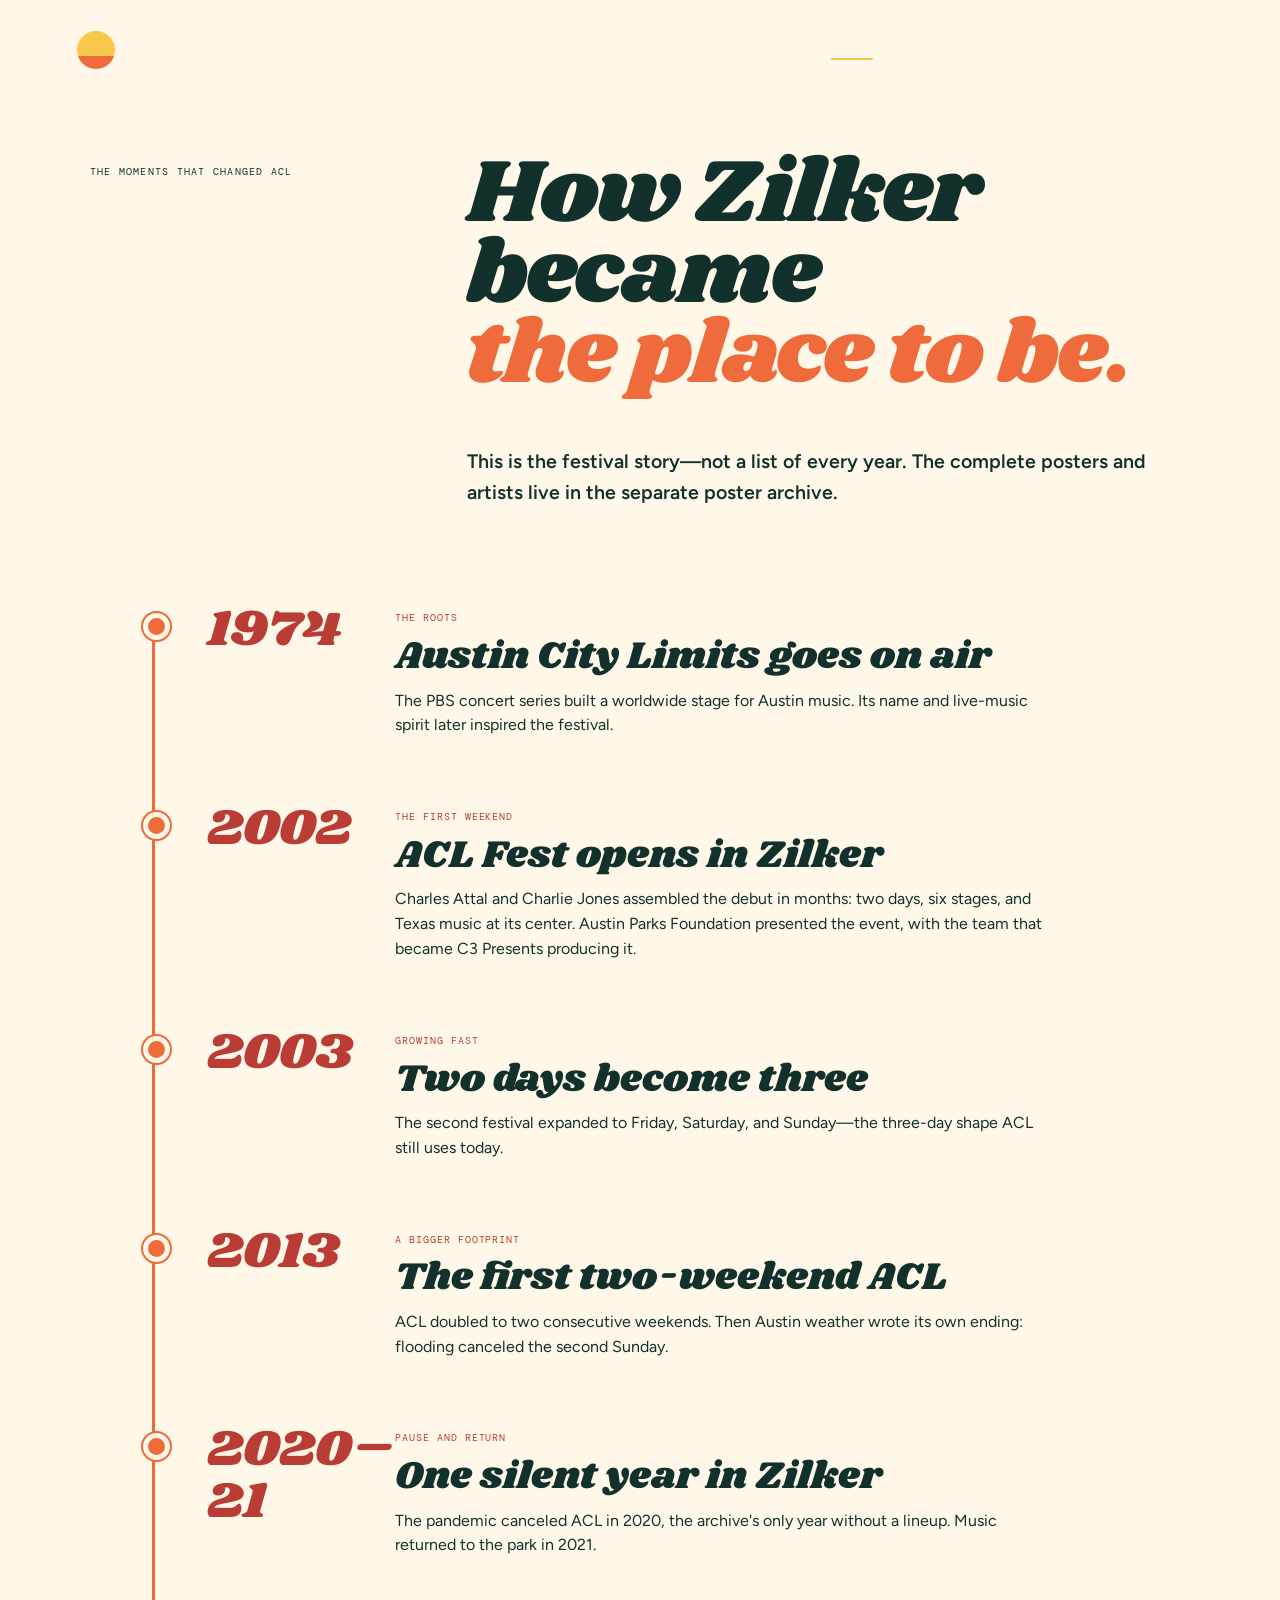
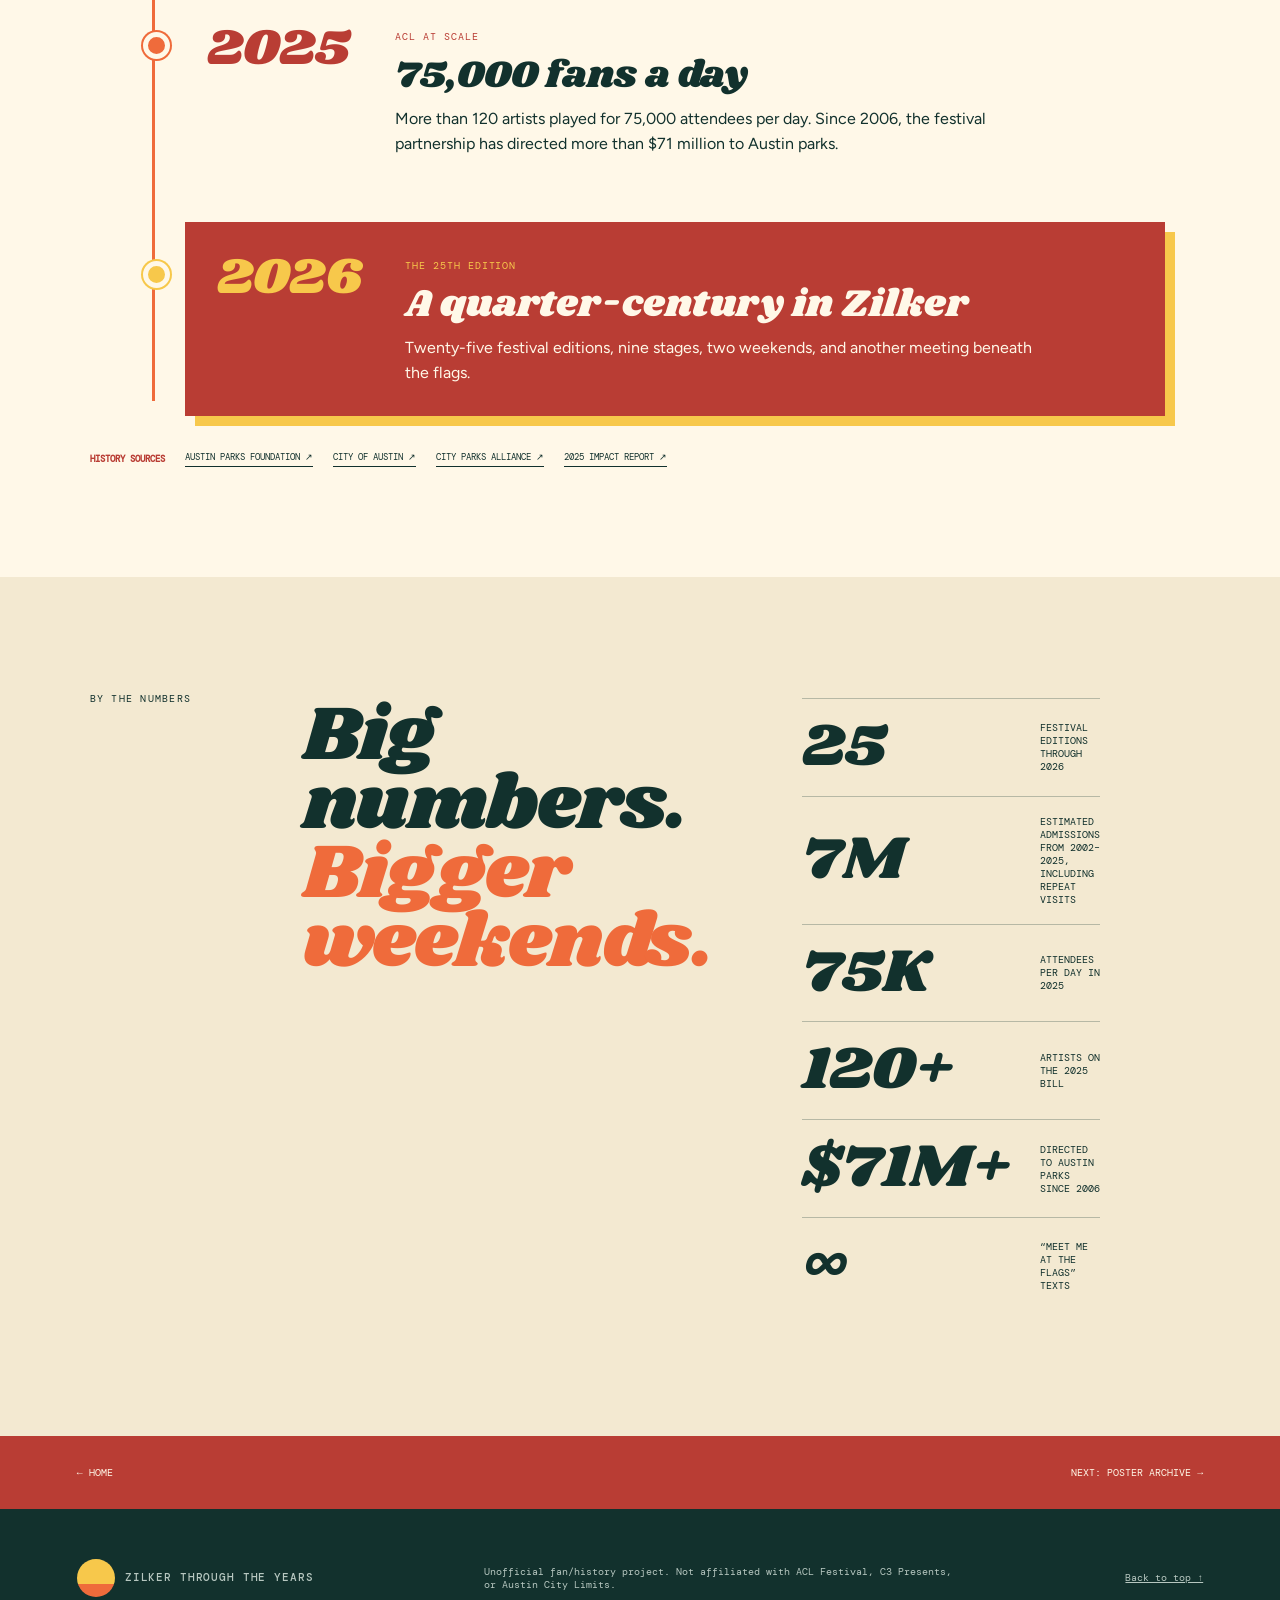
==== history.html @ 11d7119e "Split ACL archive into dedicated pages" ====
<!doctype html><html lang="en"><head><meta charset="utf-8"><meta name="viewport" content="width=device-width,initial-scale=1"><meta name="description" content="The history of Austin City Limits Music Festival, from its television roots to 25 editions in Zilker Park."><meta name="theme-color" content="#12312d"><title>History — Zilker Through the Years</title><link rel="icon" href="images/acl/favicon.png"><link rel="apple-touch-icon" href="images/acl/apple-touch-icon.png"><link rel="preconnect" href="https://fonts.googleapis.com"><link rel="preconnect" href="https://fonts.gstatic.com" crossorigin><link href="https://fonts.googleapis.com/css2?family=DM+Mono:wght@400;500&family=Figtree:wght@400;600;700&family=Shrikhand&display=swap" rel="stylesheet"><link rel="stylesheet" href="styles.css"><link rel="stylesheet" href="history.css"><link rel="stylesheet" href="redesign.css"><link rel="stylesheet" href="pages.css"><script src="site.js" defer></script></head>
<body class="inner-page"><a class="skip" href="#main">Skip to history</a><header><a class="brand" href="index.html"><i></i>Zilker Through<br>the Years</a><button id="menu" aria-expanded="false">Menu</button><nav><a aria-current="page" href="history.html">History</a><a href="posters.html">Posters</a><a href="schedule.html">Schedule</a><a href="nights.html">Nights</a><a href="map.html">Map</a><a href="photos.html">Photos</a><a href="stages.html">Stages</a></nav></header>
<main id="main"><section class="history" id="top"><div class="history-lead"><p class="eyebrow">The moments that changed ACL</p><h2>How Zilker became<br><em>the place to be.</em></h2><p class="history-intro">This is the festival story—not a list of every year. The complete posters and artists live in the separate poster archive.</p></div><div class="history-timeline"><article><time>1974</time><div><span>The roots</span><h3>Austin City Limits goes on air</h3><p>The PBS concert series built a worldwide stage for Austin music. Its name and live-music spirit later inspired the festival.</p></div></article><article><time>2002</time><div><span>The first weekend</span><h3>ACL Fest opens in Zilker</h3><p>Charles Attal and Charlie Jones assembled the debut in months: two days, six stages, and Texas music at its center. Austin Parks Foundation presented the event, with the team that became C3 Presents producing it.</p></div></article><article><time>2003</time><div><span>Growing fast</span><h3>Two days become three</h3><p>The second festival expanded to Friday, Saturday, and Sunday—the three-day shape ACL still uses today.</p></div></article><article><time>2013</time><div><span>A bigger footprint</span><h3>The first two-weekend ACL</h3><p>ACL doubled to two consecutive weekends. Then Austin weather wrote its own ending: flooding canceled the second Sunday.</p></div></article><article><time>2020–21</time><div><span>Pause and return</span><h3>One silent year in Zilker</h3><p>The pandemic canceled ACL in 2020, the archive's only year without a lineup. Music returned to the park in 2021.</p></div></article><article><time>2025</time><div><span>ACL at scale</span><h3>75,000 fans a day</h3><p>More than 120 artists played for 75,000 attendees per day. Since 2006, the festival partnership has directed more than $71 million to Austin parks.</p></div></article><article class="history-now"><time>2026</time><div><span>The 25th edition</span><h3>A quarter-century in Zilker</h3><p>Twenty-five festival editions, nine stages, two weekends, and another meeting beneath the flags.</p></div></article></div><div class="history-sources"><strong>History sources</strong><a href="https://austinparks.org/wp-content/uploads/2022/12/Austin-Parks-Foundation-12-31-2021-Audit-FS.pdf" target="_blank" rel="noreferrer">Austin Parks Foundation ↗</a><a href="https://www.austintexas.gov/parks/zilker-park-vision-plan-faq" target="_blank" rel="noreferrer">City of Austin ↗</a><a href="https://cityparksalliance.org/greater-greener/session/peer-conversation-how-a-unique-music-festival-partnership-has-generated-over-70m-for-austins-parks/" target="_blank" rel="noreferrer">City Parks Alliance ↗</a><a href="https://www.fox7austin.com/news/acl-music-festival-2025-economic-impact" target="_blank" rel="noreferrer">2025 impact report ↗</a></div></section><section class="numbers"><p class="eyebrow">By the numbers</p><div><h2>Big numbers.<br><em>Bigger weekends.</em></h2><dl><div><dt>25</dt><dd>Festival editions through 2026</dd></div><div><dt>7M</dt><dd>Estimated admissions from 2002–2025, including repeat visits</dd></div><div><dt>75K</dt><dd>Attendees per day in 2025</dd></div><div><dt>120+</dt><dd>Artists on the 2025 bill</dd></div><div><dt>$71M+</dt><dd>Directed to Austin parks since 2006</dd></div><div><dt>∞</dt><dd>“Meet me at the flags” texts</dd></div></dl></div></section><div class="page-next"><a href="index.html">← Home</a><a href="posters.html">Next: Poster archive →</a></div></main>
<footer><a class="brand" href="index.html"><i></i>Zilker Through the Years</a><p>Unofficial fan/history project. Not affiliated with ACL Festival, C3 Presents, or Austin City Limits.</p><a href="#top">Back to top ↑</a></footer></body></html>
---- styles.css ----
:root{--ink:#12312d;--cream:#fff8e8;--paper:#f3e9d1;--orange:#ef6b3b;--yellow:#f7c84b;--pink:#ed438e;--blue:#70bbc2;--red:#b93d34;--mono:"DM Mono",monospace;--display:"Shrikhand",serif;--sans:"Figtree",sans-serif}*{box-sizing:border-box}html{scroll-behavior:smooth}body{margin:0;color:var(--ink);background:var(--paper);font-family:var(--sans);line-height:1.55}a{color:inherit}.skip{position:fixed;z-index:30;top:8px;left:8px;padding:10px;background:var(--cream);transform:translateY(-150%)}.skip:focus{transform:none}header{position:absolute;z-index:10;top:0;display:flex;width:100%;height:100px;padding:0 6vw;align-items:center;justify-content:space-between;color:var(--cream)}.brand{display:flex;align-items:center;gap:10px;font:500 .67rem/1.2 var(--mono);letter-spacing:.08em;text-decoration:none;text-transform:uppercase}.brand i{width:38px;height:38px;border-radius:50%;background:linear-gradient(var(--yellow) 65%,var(--orange) 65%)}nav{display:flex;gap:28px;font:.65rem var(--mono);text-transform:uppercase}nav a{text-decoration:none}#menu{display:none}.hero{display:grid;min-height:760px;padding:145px 6vw 90px;grid-template-columns:1fr .72fr;gap:7vw;align-items:center;color:var(--cream);background:var(--ink)}.eyebrow{font:.65rem var(--mono);letter-spacing:.12em;text-transform:uppercase}.hero h1,h2{margin:20px 0 30px;font:400 clamp(3.8rem,7vw,7.8rem)/.9 var(--display);letter-spacing:-.02em}em{color:var(--orange);font-style:normal}.lead{max-width:600px;color:#c3d0ca;font-size:1.15rem}.button{display:inline-block;margin-top:18px;padding:15px 19px;color:var(--ink);background:var(--orange);box-shadow:6px 6px var(--yellow);font:.68rem var(--mono);text-decoration:none;text-transform:uppercase}.hero figure{margin:0;padding:12px;background:var(--pink);box-shadow:12px 12px var(--yellow);transform:rotate(1.5deg)}.hero img{display:block;width:100%}.intro,.map,.numbers{display:grid;padding:105px 7vw;grid-template-columns:.55fr 1.45fr;gap:8vw}.intro h2,.map h2,.numbers h2,.section-head h2{font-size:clamp(3.3rem,6vw,6.5rem)}.intro>div>p{max-width:690px;font-size:1.2rem}.anniversary{display:grid;padding:90px 7vw;grid-template-columns:.55fr 1.25fr .55fr;gap:6vw;align-items:center;background:var(--blue)}.anniversary>b{display:grid;aspect-ratio:1;place-items:center;color:var(--cream);background:var(--red);border-radius:50%;font:400 clamp(5rem,10vw,10rem) var(--display)}.anniversary h2{font-size:clamp(3.4rem,6vw,6.6rem)}.anniversary dl div{display:flex;padding:14px 0;align-items:baseline;justify-content:space-between;border-top:1px solid #315e5a}.anniversary dt{font:2.6rem var(--display)}.anniversary dd{margin:0;font:.6rem var(--mono);text-transform:uppercase}.posters,.stages{padding:100px 6vw;color:var(--cream);background:var(--ink)}.section-head{display:grid;grid-template-columns:1.25fr .75fr;gap:8vw;align-items:end}.section-head>p{max-width:450px;color:#b7c7c0}.controls{display:grid;margin-top:50px;grid-template-columns:50px 1fr 50px;gap:12px;align-items:center}.controls>button{width:48px;height:48px;border:1px solid #ffffff55;border-radius:50%;color:var(--cream);background:#ffffff10;font-size:1.3rem}.poster-track{display:flex;overflow-x:auto;padding:25px 4px 35px;gap:18px;scroll-snap-type:x mandatory;scrollbar-width:none}.poster-card{position:relative;flex:0 0 250px;height:350px;padding:0;border:0;background:var(--cream);box-shadow:8px 10px #0004;scroll-snap-align:center;cursor:pointer;transition:.25s}.poster-card:hover,.poster-card.selected{transform:translateY(-14px) rotate(-1deg);outline:4px solid var(--yellow)}.poster-card img{width:100%;height:100%;object-fit:cover}.poster-card .cancel{display:grid;height:100%;place-items:center;color:var(--cream);background:var(--red);font:2.4rem var(--display)}.poster-caption{text-align:center;color:var(--yellow);font:2.7rem var(--display)}.lineup-details{display:grid;max-width:1050px;margin:25px auto 0;padding:25px;grid-template-columns:120px 1fr 1fr;gap:28px;border:1px solid #ffffff33;background:#ffffff0b}.lineup-details h3{margin:0;color:var(--yellow);font:2.6rem var(--display)}.lineup-details small{color:var(--orange);font:.58rem var(--mono);text-transform:uppercase}.lineup-details p{margin:6px 0 0;font-size:.85rem}.milestone{grid-column:1/-1;padding:12px;color:var(--ink);background:var(--yellow);font:.65rem var(--mono);text-transform:uppercase}.map{align-items:center;background:var(--yellow)}.map a{padding:12px;background:var(--cream);box-shadow:10px 12px var(--orange)}.map img{display:block;width:100%}.photos{padding:100px 6vw;background:var(--cream)}.photo-grid{display:grid;margin-top:50px;grid-template-columns:repeat(2,1fr);gap:24px}.photo-grid figure{margin:0}.photo-grid img{display:block;width:100%;height:330px;object-fit:cover;filter:saturate(.9)}figcaption{padding:10px 0;border-top:4px solid var(--yellow);font:.6rem var(--mono);text-transform:uppercase}.stage-grid{display:grid;margin-top:45px;grid-template-columns:repeat(3,1fr);gap:12px}.stage-grid article{padding:10px 10px 20px;border:1px solid #ffffff33;background:#ffffff08}.stage-photo{display:flex;height:150px;align-items:center;justify-content:center;flex-direction:column;border:1px dashed #ffffff55;color:#9cafaa;text-decoration:none;font-size:1.5rem}.stage-photo small{font:.55rem var(--mono);text-transform:uppercase}.stage-photo img{width:100%;height:100%;object-fit:cover}.stage-photo.has{display:block;overflow:hidden;border-style:solid}.stage-grid h3{margin:18px 12px 7px;color:var(--yellow);font:1.5rem/1 var(--display)}.stage-grid p{margin:0 12px;color:#b7c7c0;font-size:.78rem}.note{color:#9cafaa;font:.6rem var(--mono)}.numbers>div{display:grid;grid-template-columns:1fr 1fr;gap:7vw}.numbers dl div{display:grid;padding:18px 0;grid-template-columns:minmax(190px,auto) 1fr;gap:28px;align-items:center;border-top:1px solid #12312d44}.numbers dt{font:3.8rem/1 var(--display);white-space:nowrap}.numbers dd{margin:0;font:.65rem var(--mono);text-transform:uppercase}footer{display:flex;padding:50px 6vw;align-items:center;justify-content:space-between;gap:35px;color:#b7c7c0;background:var(--ink);font:.6rem var(--mono)}footer p{max-width:470px;margin:0}@media(max-width:850px){nav{display:none}nav.open{position:absolute;top:75px;right:20px;display:flex;padding:20px;flex-direction:column;color:var(--ink);background:var(--cream)}#menu{display:block;border:0;color:var(--cream);background:none;font:inherit}.hero,.anniversary,.intro,.map,.numbers,.numbers>div,.section-head{grid-template-columns:1fr}.hero figure{max-width:550px}.stage-grid{grid-template-columns:repeat(2,1fr)}.lineup-details{grid-template-columns:1fr 1fr}.lineup-details h3{grid-column:1/-1}}@media(max-width:560px){header{height:78px}.hero{padding:115px 24px 70px}.intro,.anniversary,.posters,.map,.photos,.stages,.numbers{padding:70px 24px}.anniversary>b{width:170px}.controls{grid-template-columns:38px 1fr 38px}.controls>button{width:38px;height:38px}.poster-card{flex-basis:205px;height:290px}.lineup-details,.photo-grid,.stage-grid{grid-template-columns:1fr}.photo-grid img{height:270px}.numbers dl div{grid-template-columns:1fr;gap:4px}.numbers dd{padding-left:2px}footer{align-items:flex-start;flex-direction:column}}
---- history.css ----
.history{padding:110px 7vw;color:var(--ink);background:var(--cream)}.history-lead{display:grid;grid-template-columns:.55fr 1.45fr;column-gap:8vw}.history-lead .eyebrow{grid-row:1/3}.history-lead h2{margin-top:0;font-size:clamp(3.8rem,7vw,7.5rem)}.history-intro{max-width:760px;font-size:1.22rem;font-weight:600}.history-story{display:grid;margin-top:75px;grid-template-columns:repeat(2,1fr);border-top:1px solid #12312d33;border-left:1px solid #12312d33}.history-story article{position:relative;min-height:300px;padding:42px;border-right:1px solid #12312d33;border-bottom:1px solid #12312d33}.history-story span{color:var(--red);font:.6rem var(--mono);letter-spacing:.09em;text-transform:uppercase}.history-story h3{max-width:470px;margin:22px 0 16px;font:400 clamp(1.8rem,3vw,3rem)/1 var(--display)}.history-story p{max-width:600px;margin:0}.history-now{color:var(--cream);background:var(--red)}.history-now span{color:var(--yellow)}.history-sources{display:flex;margin-top:35px;align-items:center;gap:20px;flex-wrap:wrap;font:.58rem var(--mono);text-transform:uppercase}.history-sources strong{color:var(--red)}.history-sources a{padding-bottom:3px;border-bottom:1px solid currentColor;text-decoration:none}@media(max-width:850px){.history-lead{grid-template-columns:1fr}.history-lead .eyebrow{grid-row:auto}.history-story{grid-template-columns:1fr}.history-story article{min-height:0}}@media(max-width:560px){.history{padding:72px 24px}.history-story{margin-top:48px}.history-story article{padding:28px 24px}.history-sources{align-items:flex-start;flex-direction:column;gap:12px}}
---- redesign.css ----
.hero{position:relative;overflow:hidden;background:radial-gradient(circle at 76% 22%,#224d46 0 9%,transparent 30%),var(--ink)}
.hero::before,.hero::after{position:absolute;width:230px;height:230px;border:42px solid var(--orange);border-radius:50%;content:"";opacity:.18}
.hero::before{top:-120px;left:38%}.hero::after{right:-100px;bottom:-110px;border-color:var(--pink)}
.hero-copy,.hero-poster{position:relative;z-index:1;animation:hero-rise .85s both cubic-bezier(.2,.8,.2,1)}
.hero-poster{animation-delay:.16s}
.hero-actions{display:flex;align-items:center;flex-wrap:wrap;gap:18px}
.button-primary{color:var(--cream);background:#9e2f29;box-shadow:6px 6px var(--yellow)}
.button-secondary{color:var(--cream);background:transparent;box-shadow:none;border:1px solid #fff8e899}
.button:focus-visible,.button:hover{outline:3px solid var(--yellow);outline-offset:4px}
@keyframes hero-rise{from{opacity:0;transform:translateY(32px)}to{opacity:1;transform:translateY(0)}}

.history-timeline{position:relative;max-width:1050px;margin:78px auto 0;padding-left:92px}
.history-timeline::before{position:absolute;top:10px;bottom:15px;left:37px;width:3px;background:var(--orange);content:""}
.history-timeline article{position:relative;display:grid;padding:0 0 65px;grid-template-columns:150px 1fr;gap:38px}
.history-timeline article::before{position:absolute;top:9px;left:-64px;width:17px;height:17px;border:5px solid var(--cream);border-radius:50%;background:var(--orange);box-shadow:0 0 0 2px var(--orange);content:""}
.history-timeline time{color:var(--red);font:400 clamp(2.2rem,4vw,4rem)/1 var(--display)}
.history-timeline span{color:var(--red);font:.6rem var(--mono);letter-spacing:.1em;text-transform:uppercase}
.history-timeline h3{margin:9px 0 12px;font:400 clamp(1.8rem,3vw,3rem)/1 var(--display)}
.history-timeline p{max-width:650px;margin:0;font-size:1rem}
.history-timeline .history-now{margin-left:-22px;padding:30px 32px;color:var(--cream);background:var(--red);box-shadow:10px 10px var(--yellow)}
.history-timeline .history-now::before{top:39px;left:-42px;background:var(--yellow);box-shadow:0 0 0 2px var(--yellow)}
.history-timeline .history-now time,.history-timeline .history-now span{color:var(--yellow)}

.poster-card img{object-fit:contain!important;background:var(--cream)}
.schedule{padding:100px 6vw;background:var(--pink)}
.schedule .section-head>p{color:#372d32}
.schedule-layout{display:grid;margin-top:55px;grid-template-columns:minmax(230px,.55fr) minmax(0,1.45fr);gap:6vw;align-items:start}
.schedule-picker>input{position:absolute;width:1px;height:1px;opacity:0;pointer-events:none}
.schedule-controls{position:sticky;top:25px}
.weekend-tabs,.day-tabs{display:grid;gap:8px}.weekend-tabs{grid-template-columns:1fr 1fr}.day-tabs{margin-top:12px;grid-template-columns:repeat(3,1fr)}
.weekend-tabs label,.day-tabs label{padding:14px 10px;border:1px solid var(--ink);color:var(--ink);background:transparent;font:600 .62rem var(--mono);text-align:center;text-transform:uppercase;cursor:pointer}
#schedule-w1:checked~.schedule-layout label[for="schedule-w1"],#schedule-w2:checked~.schedule-layout label[for="schedule-w2"],#schedule-fri:checked~.schedule-layout label[for="schedule-fri"],#schedule-sat:checked~.schedule-layout label[for="schedule-sat"],#schedule-sun:checked~.schedule-layout label[for="schedule-sun"]{color:var(--cream);background:var(--ink);box-shadow:4px 4px var(--yellow)}
.schedule-help{margin:28px 0 8px;font:400 1.35rem/1.05 var(--display)}
.schedule-controls>a{font:.58rem var(--mono);text-transform:uppercase}
.schedule-viewer{display:none;margin:0;padding:12px;background:var(--cream);box-shadow:12px 12px var(--orange)}
.schedule-viewer a,.schedule-viewer img{display:block;width:100%}
.schedule-viewer img{height:auto}
#schedule-w1:checked~#schedule-fri:checked~.schedule-layout .schedule-w1-fri,#schedule-w1:checked~#schedule-sat:checked~.schedule-layout .schedule-w1-sat,#schedule-w1:checked~#schedule-sun:checked~.schedule-layout .schedule-w1-sun,#schedule-w2:checked~#schedule-fri:checked~.schedule-layout .schedule-w2-fri,#schedule-w2:checked~#schedule-sat:checked~.schedule-layout .schedule-w2-sat,#schedule-w2:checked~#schedule-sun:checked~.schedule-layout .schedule-w2-sun{display:block}
.nights{display:grid;padding:95px 6vw;grid-template-columns:.55fr 1.45fr;gap:7vw;color:var(--cream);background:var(--ink)}
.nights-intro{align-self:start}.nights h2{margin:20px 0 25px;font-size:clamp(3.5rem,6vw,6.5rem)}.nights-intro>p:not(.eyebrow){max-width:420px;color:#b7c7c0}
.night-grid{display:grid;grid-template-columns:repeat(2,minmax(0,1fr));gap:12px}
.night-grid article{display:flex;min-height:210px;padding:24px;flex-direction:column;border:1px solid #ffffff35;background:#ffffff0a}
.night-grid time{color:var(--orange);font:.6rem var(--mono);letter-spacing:.08em;text-transform:uppercase}
.night-grid h3{margin:18px 0 5px;color:var(--yellow);font:400 clamp(1.7rem,3vw,2.7rem)/.95 var(--display)}
.night-grid p{margin:0;color:#b7c7c0;font-size:.82rem}
.night-grid footer{display:flex;margin-top:auto;padding:18px 0 0;justify-content:space-between;gap:15px;color:var(--cream);background:none;font:.55rem var(--mono);text-transform:uppercase}
.nights-note{grid-column:2;margin:10px 0 0;color:#91aaa1;font:.55rem var(--mono)}
.map{grid-template-columns:.48fr 1.52fr}.map-full-link{display:inline-block;margin-top:14px;padding:0!important;background:none!important;box-shadow:none!important;font:.62rem var(--mono);text-transform:uppercase}
.map-interactive{position:relative;padding:12px;background:var(--cream);box-shadow:10px 12px var(--orange)}
.map-interactive>img{width:100%;height:auto}
.map-hotspots{position:absolute;inset:12px}
.map-hotspot{position:absolute;width:30px;height:30px;padding:0;border:3px solid var(--cream);border-radius:50%;color:var(--cream);background:var(--red);box-shadow:0 2px 7px #0008;cursor:pointer;transform:translate(-50%,-50%)}
.map-hotspot::after{font:700 .65rem var(--sans);content:"♪"}
.map-hotspot:is(:hover,:focus-visible,.active){z-index:3;background:var(--ink);outline:3px solid var(--yellow);transform:translate(-50%,-50%) scale(1.22)}
.map-preview{position:absolute;right:26px;bottom:24px;width:min(230px,28%);margin:0;padding:7px;background:var(--cream);box-shadow:7px 7px var(--pink);pointer-events:none}
.map-preview img{width:100%;aspect-ratio:16/10;object-fit:cover}
.map-preview figcaption{padding:6px 2px 1px;border:0;font-size:.52rem}
.photo-grid img{height:auto;aspect-ratio:16/10;object-fit:cover}
.photo-grid figure:nth-child(3) img,.photo-grid figure:nth-child(6) img{object-position:center 35%}
.numbers dl div{grid-template-columns:minmax(210px,auto) 1fr}

@media(max-width:850px){.map,.schedule-layout,.nights{grid-template-columns:1fr}.schedule-controls{position:static}.nights-note{grid-column:1}.history-timeline{margin-top:55px;padding-left:70px}.history-timeline article{grid-template-columns:115px 1fr}.history-timeline::before{left:25px}.history-timeline article::before{left:-53px}}
@media(max-width:620px){.hero-actions{align-items:stretch;flex-direction:column}.button{text-align:center}.schedule,.nights{padding:70px 24px}.weekend-tabs,.night-grid{grid-template-columns:1fr}.history-timeline{padding-left:38px}.history-timeline::before{left:8px}.history-timeline article{padding-bottom:50px;grid-template-columns:1fr;gap:10px}.history-timeline article::before{left:-38px}.history-timeline .history-now{margin-left:-10px;padding:24px}.history-timeline .history-now::before{left:-27px}.map-preview{right:18px;bottom:17px;width:38%}.map-hotspot{width:25px;height:25px}.numbers dl div{grid-template-columns:1fr}}
@media(prefers-reduced-motion:reduce){.hero-copy,.hero-poster{animation:none}.poster-card{transition:none}}
---- pages.css ----
.inner-page header{position:absolute}.inner-page main>section:first-child{padding-top:155px;min-height:calc(100vh - 120px)}
.inner-page nav{gap:19px}.inner-page nav a[aria-current="page"]{padding-bottom:4px;border-bottom:2px solid var(--yellow)}
.page-intro{padding:155px 7vw 70px;color:var(--cream);background:var(--ink)}
.page-intro h1{margin:20px 0 25px;font:400 clamp(4rem,8vw,8rem)/.9 var(--display)}
.page-intro p:last-child{max-width:650px;color:#b7c7c0;font-size:1.15rem}
.site-directory{padding:100px 6vw;background:var(--cream)}
.directory-head{display:grid;grid-template-columns:.55fr 1.45fr;gap:8vw}.directory-head h2{margin-top:0}
.directory-grid{display:grid;margin-top:55px;grid-template-columns:repeat(2,minmax(0,1fr));border-top:1px solid #12312d33;border-left:1px solid #12312d33}
.directory-grid a{min-height:245px;padding:32px;border-right:1px solid #12312d33;border-bottom:1px solid #12312d33;text-decoration:none;transition:.2s}
.directory-grid a:hover{color:var(--cream);background:var(--red)}.directory-grid a:hover span{color:var(--yellow)}
.directory-grid span{color:var(--red);font:.6rem var(--mono)}.directory-grid h3{margin:18px 0 10px;font:400 clamp(1.9rem,3vw,3rem)/1 var(--display)}.directory-grid p{max-width:480px;margin:0}
.page-next{display:flex;padding:30px 6vw;justify-content:space-between;color:var(--cream);background:var(--red);font:.62rem var(--mono);text-transform:uppercase}.page-next a{text-decoration:none}
@media(max-width:1050px){.inner-page nav{gap:12px;font-size:.57rem}}
@media(max-width:850px){.directory-head,.directory-grid{grid-template-columns:1fr}.inner-page nav{gap:28px;font-size:.65rem}}
@media(max-width:560px){.page-intro{padding:120px 24px 60px}.site-directory{padding:70px 24px}.directory-grid a{min-height:0;padding:26px 22px}.page-next{padding:25px 24px;gap:20px;flex-direction:column}}
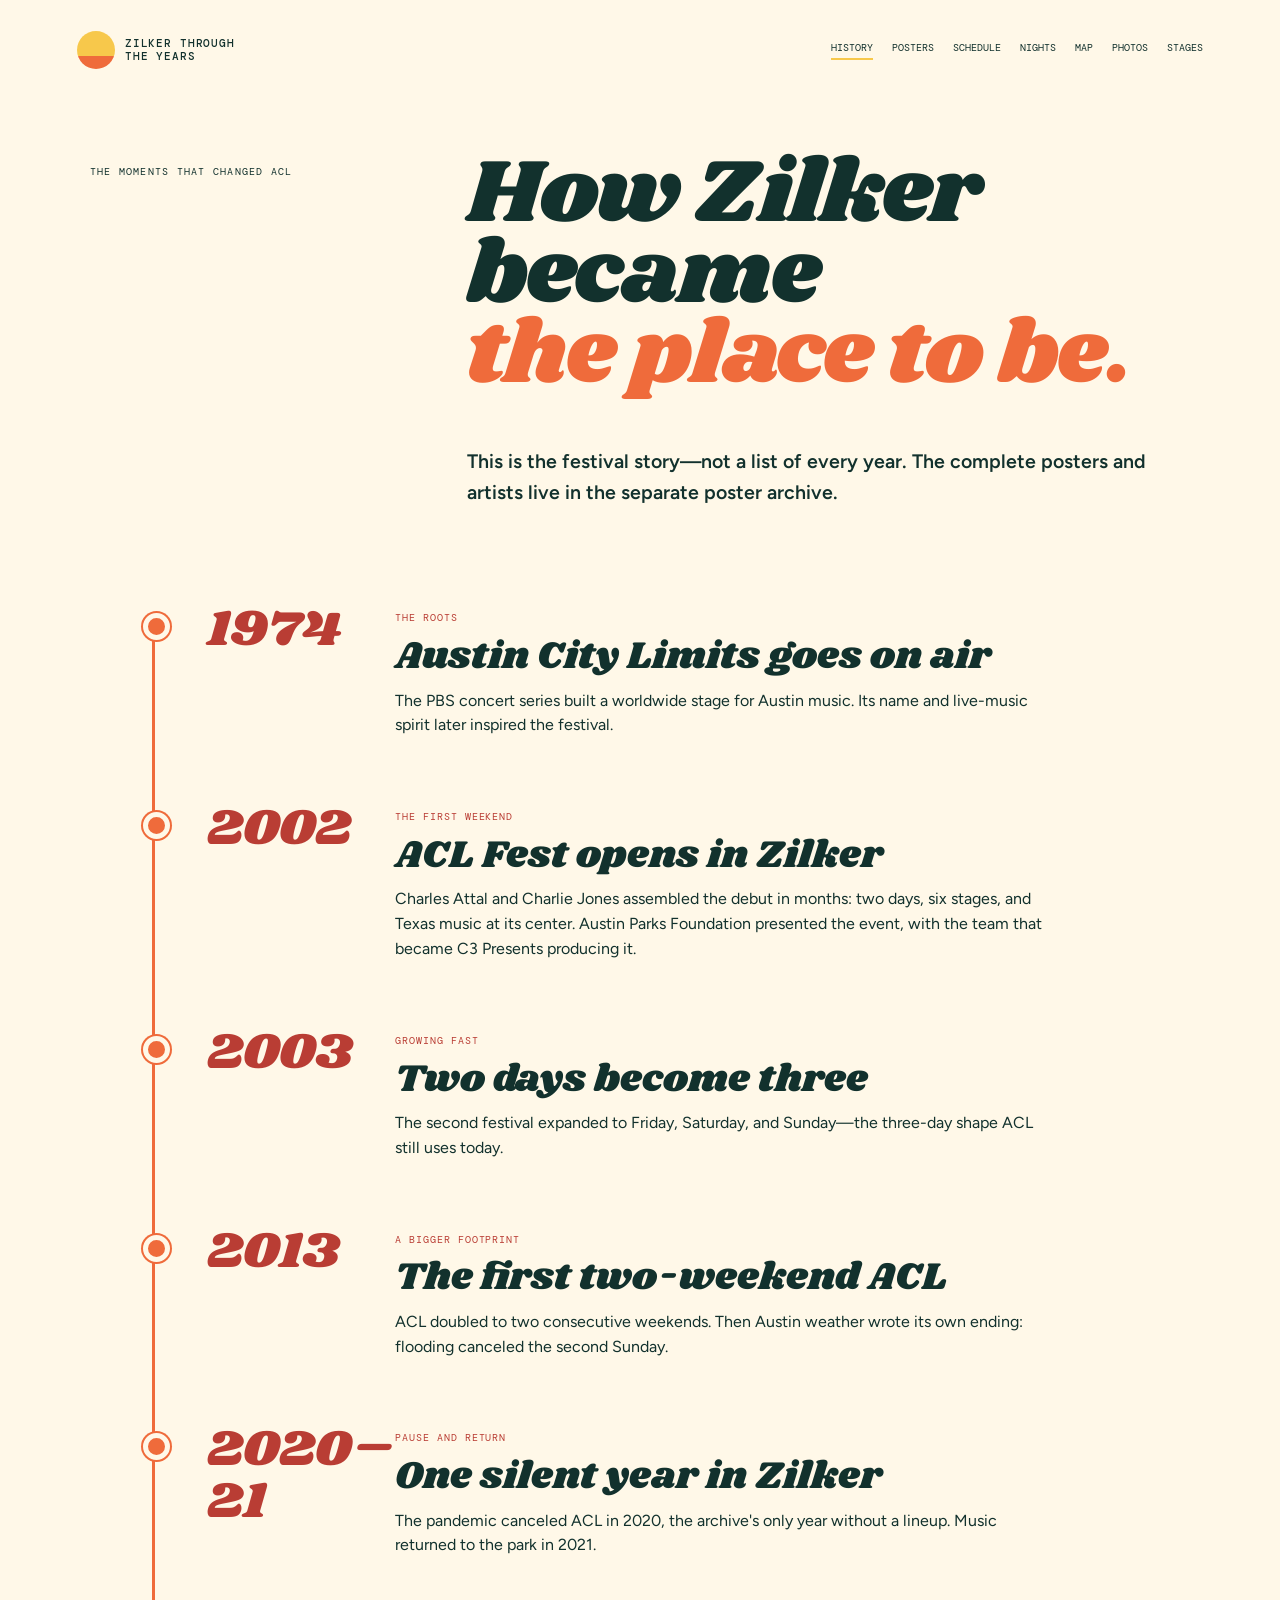
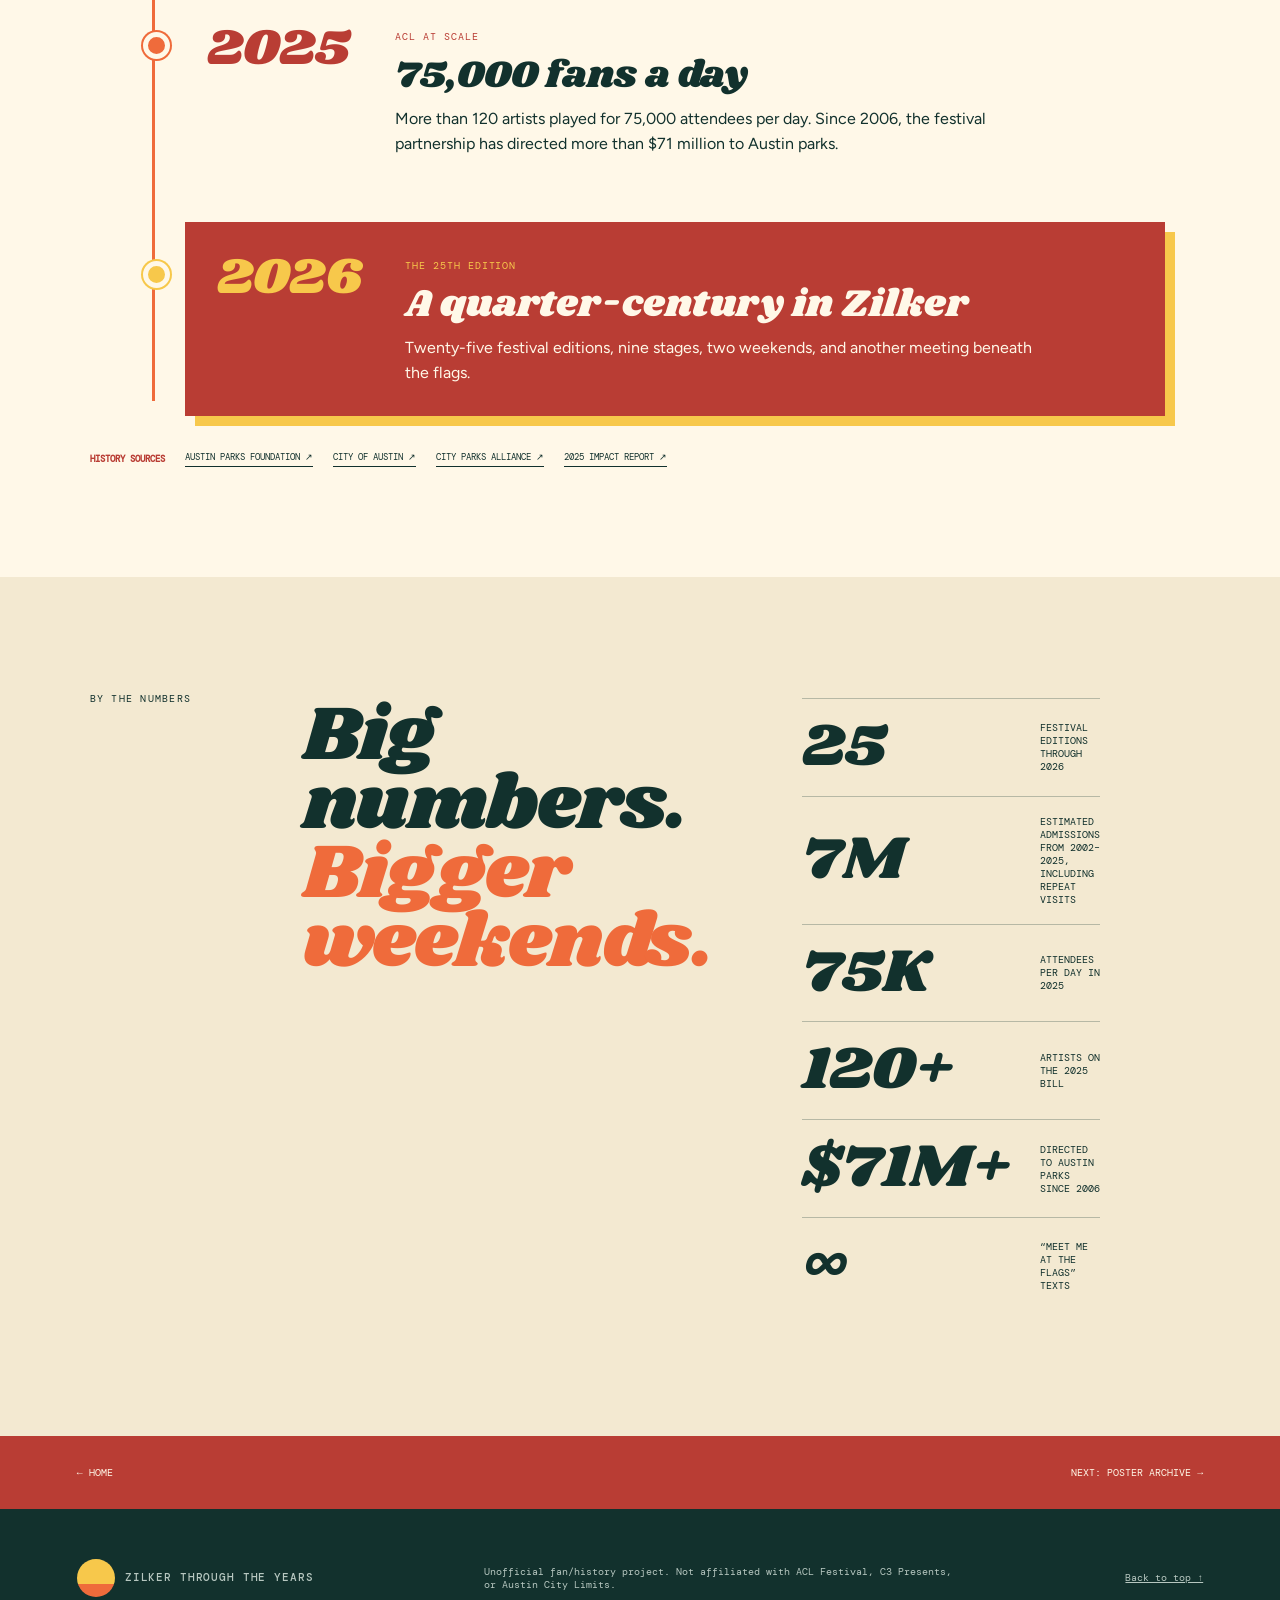
==== commit 5376171c: "Improve history page header contrast" ====
--- a/history.html
+++ b/history.html
@@ -1,4 +1,4 @@
 <!doctype html><html lang="en"><head><meta charset="utf-8"><meta name="viewport" content="width=device-width,initial-scale=1"><meta name="description" content="The history of Austin City Limits Music Festival, from its television roots to 25 editions in Zilker Park."><meta name="theme-color" content="#12312d"><title>History — Zilker Through the Years</title><link rel="icon" href="images/acl/favicon.png"><link rel="apple-touch-icon" href="images/acl/apple-touch-icon.png"><link rel="preconnect" href="https://fonts.googleapis.com"><link rel="preconnect" href="https://fonts.gstatic.com" crossorigin><link href="https://fonts.googleapis.com/css2?family=DM+Mono:wght@400;500&family=Figtree:wght@400;600;700&family=Shrikhand&display=swap" rel="stylesheet"><link rel="stylesheet" href="styles.css"><link rel="stylesheet" href="history.css"><link rel="stylesheet" href="redesign.css"><link rel="stylesheet" href="pages.css"><script src="site.js" defer></script></head>
-<body class="inner-page"><a class="skip" href="#main">Skip to history</a><header><a class="brand" href="index.html"><i></i>Zilker Through<br>the Years</a><button id="menu" aria-expanded="false">Menu</button><nav><a aria-current="page" href="history.html">History</a><a href="posters.html">Posters</a><a href="schedule.html">Schedule</a><a href="nights.html">Nights</a><a href="map.html">Map</a><a href="photos.html">Photos</a><a href="stages.html">Stages</a></nav></header>
+<body class="inner-page history-page"><a class="skip" href="#main">Skip to history</a><header><a class="brand" href="index.html"><i></i>Zilker Through<br>the Years</a><button id="menu" aria-expanded="false">Menu</button><nav><a aria-current="page" href="history.html">History</a><a href="posters.html">Posters</a><a href="schedule.html">Schedule</a><a href="nights.html">Nights</a><a href="map.html">Map</a><a href="photos.html">Photos</a><a href="stages.html">Stages</a></nav></header>
 <main id="main"><section class="history" id="top"><div class="history-lead"><p class="eyebrow">The moments that changed ACL</p><h2>How Zilker became<br><em>the place to be.</em></h2><p class="history-intro">This is the festival story—not a list of every year. The complete posters and artists live in the separate poster archive.</p></div><div class="history-timeline"><article><time>1974</time><div><span>The roots</span><h3>Austin City Limits goes on air</h3><p>The PBS concert series built a worldwide stage for Austin music. Its name and live-music spirit later inspired the festival.</p></div></article><article><time>2002</time><div><span>The first weekend</span><h3>ACL Fest opens in Zilker</h3><p>Charles Attal and Charlie Jones assembled the debut in months: two days, six stages, and Texas music at its center. Austin Parks Foundation presented the event, with the team that became C3 Presents producing it.</p></div></article><article><time>2003</time><div><span>Growing fast</span><h3>Two days become three</h3><p>The second festival expanded to Friday, Saturday, and Sunday—the three-day shape ACL still uses today.</p></div></article><article><time>2013</time><div><span>A bigger footprint</span><h3>The first two-weekend ACL</h3><p>ACL doubled to two consecutive weekends. Then Austin weather wrote its own ending: flooding canceled the second Sunday.</p></div></article><article><time>2020–21</time><div><span>Pause and return</span><h3>One silent year in Zilker</h3><p>The pandemic canceled ACL in 2020, the archive's only year without a lineup. Music returned to the park in 2021.</p></div></article><article><time>2025</time><div><span>ACL at scale</span><h3>75,000 fans a day</h3><p>More than 120 artists played for 75,000 attendees per day. Since 2006, the festival partnership has directed more than $71 million to Austin parks.</p></div></article><article class="history-now"><time>2026</time><div><span>The 25th edition</span><h3>A quarter-century in Zilker</h3><p>Twenty-five festival editions, nine stages, two weekends, and another meeting beneath the flags.</p></div></article></div><div class="history-sources"><strong>History sources</strong><a href="https://austinparks.org/wp-content/uploads/2022/12/Austin-Parks-Foundation-12-31-2021-Audit-FS.pdf" target="_blank" rel="noreferrer">Austin Parks Foundation ↗</a><a href="https://www.austintexas.gov/parks/zilker-park-vision-plan-faq" target="_blank" rel="noreferrer">City of Austin ↗</a><a href="https://cityparksalliance.org/greater-greener/session/peer-conversation-how-a-unique-music-festival-partnership-has-generated-over-70m-for-austins-parks/" target="_blank" rel="noreferrer">City Parks Alliance ↗</a><a href="https://www.fox7austin.com/news/acl-music-festival-2025-economic-impact" target="_blank" rel="noreferrer">2025 impact report ↗</a></div></section><section class="numbers"><p class="eyebrow">By the numbers</p><div><h2>Big numbers.<br><em>Bigger weekends.</em></h2><dl><div><dt>25</dt><dd>Festival editions through 2026</dd></div><div><dt>7M</dt><dd>Estimated admissions from 2002–2025, including repeat visits</dd></div><div><dt>75K</dt><dd>Attendees per day in 2025</dd></div><div><dt>120+</dt><dd>Artists on the 2025 bill</dd></div><div><dt>$71M+</dt><dd>Directed to Austin parks since 2006</dd></div><div><dt>∞</dt><dd>“Meet me at the flags” texts</dd></div></dl></div></section><div class="page-next"><a href="index.html">← Home</a><a href="posters.html">Next: Poster archive →</a></div></main>
 <footer><a class="brand" href="index.html"><i></i>Zilker Through the Years</a><p>Unofficial fan/history project. Not affiliated with ACL Festival, C3 Presents, or Austin City Limits.</p><a href="#top">Back to top ↑</a></footer></body></html>
--- a/redesign.css
+++ b/redesign.css
@@ -52,7 +52,7 @@
 .map-hotspot{position:absolute;width:30px;height:30px;padding:0;border:3px solid var(--cream);border-radius:50%;color:var(--cream);background:var(--red);box-shadow:0 2px 7px #0008;cursor:pointer;transform:translate(-50%,-50%)}
 .map-hotspot::after{font:700 .65rem var(--sans);content:"♪"}
 .map-hotspot:is(:hover,:focus-visible,.active){z-index:3;background:var(--ink);outline:3px solid var(--yellow);transform:translate(-50%,-50%) scale(1.22)}
-.map-preview{position:absolute;right:26px;bottom:24px;width:min(230px,28%);margin:0;padding:7px;background:var(--cream);box-shadow:7px 7px var(--pink);pointer-events:none}
+.map-preview{position:absolute;right:20px;bottom:18px;width:min(160px,20%);margin:0;padding:5px;background:var(--cream);box-shadow:5px 5px var(--pink);pointer-events:none}
 .map-preview img{width:100%;aspect-ratio:16/10;object-fit:cover}
 .map-preview figcaption{padding:6px 2px 1px;border:0;font-size:.52rem}
 .photo-grid img{height:auto;aspect-ratio:16/10;object-fit:cover}
@@ -60,5 +60,5 @@
 .numbers dl div{grid-template-columns:minmax(210px,auto) 1fr}
 
 @media(max-width:850px){.map,.schedule-layout,.nights{grid-template-columns:1fr}.schedule-controls{position:static}.nights-note{grid-column:1}.history-timeline{margin-top:55px;padding-left:70px}.history-timeline article{grid-template-columns:115px 1fr}.history-timeline::before{left:25px}.history-timeline article::before{left:-53px}}
-@media(max-width:620px){.hero-actions{align-items:stretch;flex-direction:column}.button{text-align:center}.schedule,.nights{padding:70px 24px}.weekend-tabs,.night-grid{grid-template-columns:1fr}.history-timeline{padding-left:38px}.history-timeline::before{left:8px}.history-timeline article{padding-bottom:50px;grid-template-columns:1fr;gap:10px}.history-timeline article::before{left:-38px}.history-timeline .history-now{margin-left:-10px;padding:24px}.history-timeline .history-now::before{left:-27px}.map-preview{right:18px;bottom:17px;width:38%}.map-hotspot{width:25px;height:25px}.numbers dl div{grid-template-columns:1fr}}
+@media(max-width:620px){.hero-actions{align-items:stretch;flex-direction:column}.button{text-align:center}.schedule,.nights{padding:70px 24px}.weekend-tabs,.night-grid{grid-template-columns:1fr}.history-timeline{padding-left:38px}.history-timeline::before{left:8px}.history-timeline article{padding-bottom:50px;grid-template-columns:1fr;gap:10px}.history-timeline article::before{left:-38px}.history-timeline .history-now{margin-left:-10px;padding:24px}.history-timeline .history-now::before{left:-27px}.map-preview{right:15px;bottom:14px;width:27%}.map-hotspot{width:25px;height:25px}.numbers dl div{grid-template-columns:1fr}}
 @media(prefers-reduced-motion:reduce){.hero-copy,.hero-poster{animation:none}.poster-card{transition:none}}
--- a/pages.css
+++ b/pages.css
@@ -1,9 +1,16 @@
 .inner-page header{position:absolute}.inner-page main>section:first-child{padding-top:155px;min-height:calc(100vh - 120px)}
+.photos-page header,.photos-page #menu,.history-page header,.history-page #menu{color:var(--ink)}.photos-page .photos .section-head>p{color:#36534e}
 .inner-page nav{gap:19px}.inner-page nav a[aria-current="page"]{padding-bottom:4px;border-bottom:2px solid var(--yellow)}
 .page-intro{padding:155px 7vw 70px;color:var(--cream);background:var(--ink)}
 .page-intro h1{margin:20px 0 25px;font:400 clamp(4rem,8vw,8rem)/.9 var(--display)}
 .page-intro p:last-child{max-width:650px;color:#b7c7c0;font-size:1.15rem}
 .site-directory{padding:100px 6vw;background:var(--cream)}
+.home-gallery{padding:100px 6vw;color:var(--cream);background:var(--red)}
+.home-gallery-head{display:grid;margin-bottom:42px;grid-template-columns:.55fr 1.15fr auto;gap:5vw;align-items:end}.home-gallery-head h2{margin:0;font-size:clamp(3.5rem,6vw,6.5rem)}.home-gallery-head>a{padding-bottom:5px;font:.6rem var(--mono);text-transform:uppercase}
+.home-photo-grid{display:grid;grid-template-columns:1.2fr .8fr .8fr;grid-template-rows:repeat(2,minmax(230px,27vw));gap:18px}
+.home-photo-grid figure{position:relative;overflow:hidden;margin:0;background:var(--ink)}.home-photo-grid a,.home-photo-grid img{display:block;width:100%;height:100%}.home-photo-grid img{object-fit:cover;transition:transform .45s ease}.home-photo-grid figure:hover img{transform:scale(1.025)}
+.home-photo-grid figcaption{position:absolute;right:0;bottom:0;left:0;padding:34px 16px 12px;border:0;color:var(--cream);background:linear-gradient(transparent,#12312dd9)}
+.home-photo-wide{grid-row:1/3}.home-photo-wide img{object-position:center 60%}.home-photo-grid figure:nth-child(2){grid-column:2/4}.home-photo-grid figure:nth-child(2) img{object-position:center 45%}.home-photo-grid figure:nth-child(3) img{object-position:center 35%}
 .directory-head{display:grid;grid-template-columns:.55fr 1.45fr;gap:8vw}.directory-head h2{margin-top:0}
 .directory-grid{display:grid;margin-top:55px;grid-template-columns:repeat(2,minmax(0,1fr));border-top:1px solid #12312d33;border-left:1px solid #12312d33}
 .directory-grid a{min-height:245px;padding:32px;border-right:1px solid #12312d33;border-bottom:1px solid #12312d33;text-decoration:none;transition:.2s}
@@ -11,5 +18,5 @@
 .directory-grid span{color:var(--red);font:.6rem var(--mono)}.directory-grid h3{margin:18px 0 10px;font:400 clamp(1.9rem,3vw,3rem)/1 var(--display)}.directory-grid p{max-width:480px;margin:0}
 .page-next{display:flex;padding:30px 6vw;justify-content:space-between;color:var(--cream);background:var(--red);font:.62rem var(--mono);text-transform:uppercase}.page-next a{text-decoration:none}
 @media(max-width:1050px){.inner-page nav{gap:12px;font-size:.57rem}}
-@media(max-width:850px){.directory-head,.directory-grid{grid-template-columns:1fr}.inner-page nav{gap:28px;font-size:.65rem}}
-@media(max-width:560px){.page-intro{padding:120px 24px 60px}.site-directory{padding:70px 24px}.directory-grid a{min-height:0;padding:26px 22px}.page-next{padding:25px 24px;gap:20px;flex-direction:column}}
+@media(max-width:850px){.directory-head,.directory-grid,.home-gallery-head{grid-template-columns:1fr}.home-gallery-head{gap:12px}.home-photo-grid{grid-template-columns:1fr 1fr;grid-template-rows:440px 260px 260px}.home-photo-wide{grid-column:1/3;grid-row:auto}.home-photo-grid figure:nth-child(2){grid-column:1/3}.inner-page nav{gap:28px;font-size:.65rem}}
+@media(max-width:560px){.page-intro{padding:120px 24px 60px}.site-directory,.home-gallery{padding:70px 24px}.home-photo-grid{grid-template-columns:1fr;grid-template-rows:420px repeat(3,230px)}.home-photo-wide,.home-photo-grid figure:nth-child(2){grid-column:auto}.directory-grid a{min-height:0;padding:26px 22px}.page-next{padding:25px 24px;gap:20px;flex-direction:column}}
